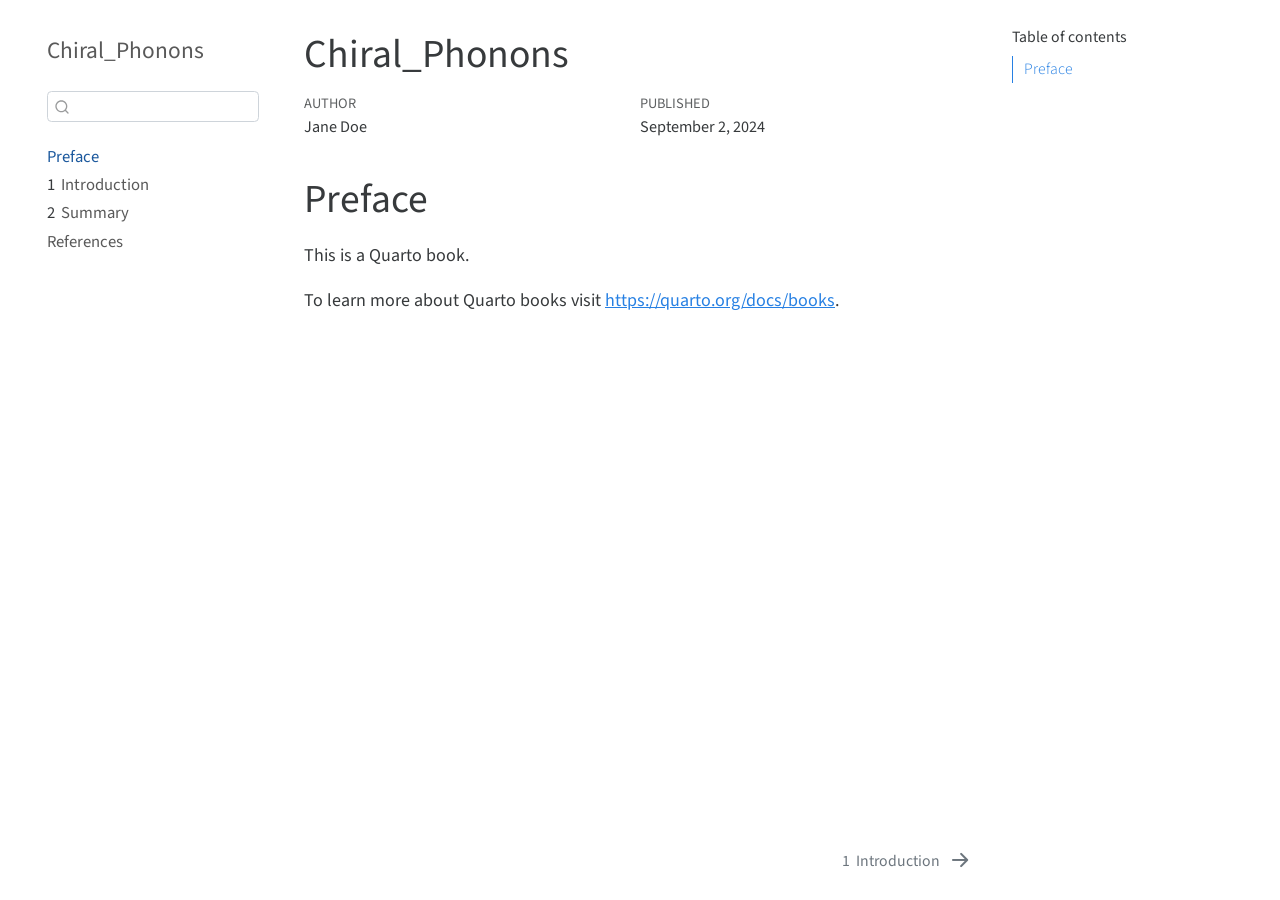
==== docs/index.html @ d37ae4a5 "Se subió la página" ====
<!DOCTYPE html>
<html xmlns="http://www.w3.org/1999/xhtml" lang="en" xml:lang="en"><head>

<meta charset="utf-8">
<meta name="generator" content="quarto-1.2.335">

<meta name="viewport" content="width=device-width, initial-scale=1.0, user-scalable=yes">

<meta name="author" content="Jane Doe">
<meta name="dcterms.date" content="2024-09-02">

<title>Chiral_Phonons</title>
<style>
code{white-space: pre-wrap;}
span.smallcaps{font-variant: small-caps;}
div.columns{display: flex; gap: min(4vw, 1.5em);}
div.column{flex: auto; overflow-x: auto;}
div.hanging-indent{margin-left: 1.5em; text-indent: -1.5em;}
ul.task-list{list-style: none;}
ul.task-list li input[type="checkbox"] {
  width: 0.8em;
  margin: 0 0.8em 0.2em -1.6em;
  vertical-align: middle;
}
</style>


<script src="site_libs/quarto-nav/quarto-nav.js"></script>
<script src="site_libs/quarto-nav/headroom.min.js"></script>
<script src="site_libs/clipboard/clipboard.min.js"></script>
<script src="site_libs/quarto-search/autocomplete.umd.js"></script>
<script src="site_libs/quarto-search/fuse.min.js"></script>
<script src="site_libs/quarto-search/quarto-search.js"></script>
<meta name="quarto:offset" content="./">
<link href="./intro.html" rel="next">
<script src="site_libs/quarto-html/quarto.js"></script>
<script src="site_libs/quarto-html/popper.min.js"></script>
<script src="site_libs/quarto-html/tippy.umd.min.js"></script>
<script src="site_libs/quarto-html/anchor.min.js"></script>
<link href="site_libs/quarto-html/tippy.css" rel="stylesheet">
<link href="site_libs/quarto-html/quarto-syntax-highlighting.css" rel="stylesheet" id="quarto-text-highlighting-styles">
<script src="site_libs/bootstrap/bootstrap.min.js"></script>
<link href="site_libs/bootstrap/bootstrap-icons.css" rel="stylesheet">
<link href="site_libs/bootstrap/bootstrap.min.css" rel="stylesheet" id="quarto-bootstrap" data-mode="light">
<script id="quarto-search-options" type="application/json">{
  "location": "sidebar",
  "copy-button": false,
  "collapse-after": 3,
  "panel-placement": "start",
  "type": "textbox",
  "limit": 20,
  "language": {
    "search-no-results-text": "No results",
    "search-matching-documents-text": "matching documents",
    "search-copy-link-title": "Copy link to search",
    "search-hide-matches-text": "Hide additional matches",
    "search-more-match-text": "more match in this document",
    "search-more-matches-text": "more matches in this document",
    "search-clear-button-title": "Clear",
    "search-detached-cancel-button-title": "Cancel",
    "search-submit-button-title": "Submit"
  }
}</script>


</head>

<body class="nav-sidebar floating">

<div id="quarto-search-results"></div>
  <header id="quarto-header" class="headroom fixed-top">
  <nav class="quarto-secondary-nav" data-bs-toggle="collapse" data-bs-target="#quarto-sidebar" aria-controls="quarto-sidebar" aria-expanded="false" aria-label="Toggle sidebar navigation" onclick="if (window.quartoToggleHeadroom) { window.quartoToggleHeadroom(); }">
    <div class="container-fluid d-flex justify-content-between">
      <h1 class="quarto-secondary-nav-title">Chiral_Phonons</h1>
      <button type="button" class="quarto-btn-toggle btn" aria-label="Show secondary navigation">
        <i class="bi bi-chevron-right"></i>
      </button>
    </div>
  </nav>
</header>
<!-- content -->
<div id="quarto-content" class="quarto-container page-columns page-rows-contents page-layout-article">
<!-- sidebar -->
  <nav id="quarto-sidebar" class="sidebar collapse sidebar-navigation floating overflow-auto">
    <div class="pt-lg-2 mt-2 text-left sidebar-header">
    <div class="sidebar-title mb-0 py-0">
      <a href="./">Chiral_Phonons</a> 
    </div>
      </div>
      <div class="mt-2 flex-shrink-0 align-items-center">
        <div class="sidebar-search">
        <div id="quarto-search" class="" title="Search"></div>
        </div>
      </div>
    <div class="sidebar-menu-container"> 
    <ul class="list-unstyled mt-1">
        <li class="sidebar-item">
  <div class="sidebar-item-container"> 
  <a href="./index.html" class="sidebar-item-text sidebar-link active">Preface</a>
  </div>
</li>
        <li class="sidebar-item">
  <div class="sidebar-item-container"> 
  <a href="./intro.html" class="sidebar-item-text sidebar-link"><span class="chapter-number">1</span>&nbsp; <span class="chapter-title">Introduction</span></a>
  </div>
</li>
        <li class="sidebar-item">
  <div class="sidebar-item-container"> 
  <a href="./summary.html" class="sidebar-item-text sidebar-link"><span class="chapter-number">2</span>&nbsp; <span class="chapter-title">Summary</span></a>
  </div>
</li>
        <li class="sidebar-item">
  <div class="sidebar-item-container"> 
  <a href="./references.html" class="sidebar-item-text sidebar-link">References</a>
  </div>
</li>
    </ul>
    </div>
</nav>
<!-- margin-sidebar -->
    <div id="quarto-margin-sidebar" class="sidebar margin-sidebar">
        <nav id="TOC" role="doc-toc" class="toc-active">
    <h2 id="toc-title">Table of contents</h2>
   
  <ul>
  <li><a href="#preface" id="toc-preface" class="nav-link active" data-scroll-target="#preface">Preface</a></li>
  </ul>
</nav>
    </div>
<!-- main -->
<main class="content" id="quarto-document-content">

<header id="title-block-header" class="quarto-title-block default">
<div class="quarto-title">
<h1 class="title d-none d-lg-block">Chiral_Phonons</h1>
</div>



<div class="quarto-title-meta">

    <div>
    <div class="quarto-title-meta-heading">Author</div>
    <div class="quarto-title-meta-contents">
             <p>Jane Doe </p>
          </div>
  </div>
    
    <div>
    <div class="quarto-title-meta-heading">Published</div>
    <div class="quarto-title-meta-contents">
      <p class="date">September 2, 2024</p>
    </div>
  </div>
  
    
  </div>
  

</header>

<section id="preface" class="level1 unnumbered">
<h1 class="unnumbered">Preface</h1>
<p>This is a Quarto book.</p>
<p>To learn more about Quarto books visit <a href="https://quarto.org/docs/books" class="uri">https://quarto.org/docs/books</a>.</p>


</section>

</main> <!-- /main -->
<script id="quarto-html-after-body" type="application/javascript">
window.document.addEventListener("DOMContentLoaded", function (event) {
  const toggleBodyColorMode = (bsSheetEl) => {
    const mode = bsSheetEl.getAttribute("data-mode");
    const bodyEl = window.document.querySelector("body");
    if (mode === "dark") {
      bodyEl.classList.add("quarto-dark");
      bodyEl.classList.remove("quarto-light");
    } else {
      bodyEl.classList.add("quarto-light");
      bodyEl.classList.remove("quarto-dark");
    }
  }
  const toggleBodyColorPrimary = () => {
    const bsSheetEl = window.document.querySelector("link#quarto-bootstrap");
    if (bsSheetEl) {
      toggleBodyColorMode(bsSheetEl);
    }
  }
  toggleBodyColorPrimary();  
  const icon = "";
  const anchorJS = new window.AnchorJS();
  anchorJS.options = {
    placement: 'right',
    icon: icon
  };
  anchorJS.add('.anchored');
  const clipboard = new window.ClipboardJS('.code-copy-button', {
    target: function(trigger) {
      return trigger.previousElementSibling;
    }
  });
  clipboard.on('success', function(e) {
    // button target
    const button = e.trigger;
    // don't keep focus
    button.blur();
    // flash "checked"
    button.classList.add('code-copy-button-checked');
    var currentTitle = button.getAttribute("title");
    button.setAttribute("title", "Copied!");
    let tooltip;
    if (window.bootstrap) {
      button.setAttribute("data-bs-toggle", "tooltip");
      button.setAttribute("data-bs-placement", "left");
      button.setAttribute("data-bs-title", "Copied!");
      tooltip = new bootstrap.Tooltip(button, 
        { trigger: "manual", 
          customClass: "code-copy-button-tooltip",
          offset: [0, -8]});
      tooltip.show();    
    }
    setTimeout(function() {
      if (tooltip) {
        tooltip.hide();
        button.removeAttribute("data-bs-title");
        button.removeAttribute("data-bs-toggle");
        button.removeAttribute("data-bs-placement");
      }
      button.setAttribute("title", currentTitle);
      button.classList.remove('code-copy-button-checked');
    }, 1000);
    // clear code selection
    e.clearSelection();
  });
  function tippyHover(el, contentFn) {
    const config = {
      allowHTML: true,
      content: contentFn,
      maxWidth: 500,
      delay: 100,
      arrow: false,
      appendTo: function(el) {
          return el.parentElement;
      },
      interactive: true,
      interactiveBorder: 10,
      theme: 'quarto',
      placement: 'bottom-start'
    };
    window.tippy(el, config); 
  }
  const noterefs = window.document.querySelectorAll('a[role="doc-noteref"]');
  for (var i=0; i<noterefs.length; i++) {
    const ref = noterefs[i];
    tippyHover(ref, function() {
      // use id or data attribute instead here
      let href = ref.getAttribute('data-footnote-href') || ref.getAttribute('href');
      try { href = new URL(href).hash; } catch {}
      const id = href.replace(/^#\/?/, "");
      const note = window.document.getElementById(id);
      return note.innerHTML;
    });
  }
  const findCites = (el) => {
    const parentEl = el.parentElement;
    if (parentEl) {
      const cites = parentEl.dataset.cites;
      if (cites) {
        return {
          el,
          cites: cites.split(' ')
        };
      } else {
        return findCites(el.parentElement)
      }
    } else {
      return undefined;
    }
  };
  var bibliorefs = window.document.querySelectorAll('a[role="doc-biblioref"]');
  for (var i=0; i<bibliorefs.length; i++) {
    const ref = bibliorefs[i];
    const citeInfo = findCites(ref);
    if (citeInfo) {
      tippyHover(citeInfo.el, function() {
        var popup = window.document.createElement('div');
        citeInfo.cites.forEach(function(cite) {
          var citeDiv = window.document.createElement('div');
          citeDiv.classList.add('hanging-indent');
          citeDiv.classList.add('csl-entry');
          var biblioDiv = window.document.getElementById('ref-' + cite);
          if (biblioDiv) {
            citeDiv.innerHTML = biblioDiv.innerHTML;
          }
          popup.appendChild(citeDiv);
        });
        return popup.innerHTML;
      });
    }
  }
});
</script>
<nav class="page-navigation">
  <div class="nav-page nav-page-previous">
  </div>
  <div class="nav-page nav-page-next">
      <a href="./intro.html" class="pagination-link">
        <span class="nav-page-text"><span class="chapter-number">1</span>&nbsp; <span class="chapter-title">Introduction</span></span> <i class="bi bi-arrow-right-short"></i>
      </a>
  </div>
</nav>
</div> <!-- /content -->



</body></html>
---- docs/site_libs/quarto-html/tippy.css ----
.tippy-box[data-animation=fade][data-state=hidden]{opacity:0}[data-tippy-root]{max-width:calc(100vw - 10px)}.tippy-box{position:relative;background-color:#333;color:#fff;border-radius:4px;font-size:14px;line-height:1.4;white-space:normal;outline:0;transition-property:transform,visibility,opacity}.tippy-box[data-placement^=top]>.tippy-arrow{bottom:0}.tippy-box[data-placement^=top]>.tippy-arrow:before{bottom:-7px;left:0;border-width:8px 8px 0;border-top-color:initial;transform-origin:center top}.tippy-box[data-placement^=bottom]>.tippy-arrow{top:0}.tippy-box[data-placement^=bottom]>.tippy-arrow:before{top:-7px;left:0;border-width:0 8px 8px;border-bottom-color:initial;transform-origin:center bottom}.tippy-box[data-placement^=left]>.tippy-arrow{right:0}.tippy-box[data-placement^=left]>.tippy-arrow:before{border-width:8px 0 8px 8px;border-left-color:initial;right:-7px;transform-origin:center left}.tippy-box[data-placement^=right]>.tippy-arrow{left:0}.tippy-box[data-placement^=right]>.tippy-arrow:before{left:-7px;border-width:8px 8px 8px 0;border-right-color:initial;transform-origin:center right}.tippy-box[data-inertia][data-state=visible]{transition-timing-function:cubic-bezier(.54,1.5,.38,1.11)}.tippy-arrow{width:16px;height:16px;color:#333}.tippy-arrow:before{content:"";position:absolute;border-color:transparent;border-style:solid}.tippy-content{position:relative;padding:5px 9px;z-index:1}
---- docs/site_libs/quarto-html/quarto-syntax-highlighting.css ----
/* quarto syntax highlight colors */
:root {
  --quarto-hl-ot-color: #003B4F;
  --quarto-hl-at-color: #657422;
  --quarto-hl-ss-color: #20794D;
  --quarto-hl-an-color: #5E5E5E;
  --quarto-hl-fu-color: #4758AB;
  --quarto-hl-st-color: #20794D;
  --quarto-hl-cf-color: #003B4F;
  --quarto-hl-op-color: #5E5E5E;
  --quarto-hl-er-color: #AD0000;
  --quarto-hl-bn-color: #AD0000;
  --quarto-hl-al-color: #AD0000;
  --quarto-hl-va-color: #111111;
  --quarto-hl-bu-color: inherit;
  --quarto-hl-ex-color: inherit;
  --quarto-hl-pp-color: #AD0000;
  --quarto-hl-in-color: #5E5E5E;
  --quarto-hl-vs-color: #20794D;
  --quarto-hl-wa-color: #5E5E5E;
  --quarto-hl-do-color: #5E5E5E;
  --quarto-hl-im-color: #00769E;
  --quarto-hl-ch-color: #20794D;
  --quarto-hl-dt-color: #AD0000;
  --quarto-hl-fl-color: #AD0000;
  --quarto-hl-co-color: #5E5E5E;
  --quarto-hl-cv-color: #5E5E5E;
  --quarto-hl-cn-color: #8f5902;
  --quarto-hl-sc-color: #5E5E5E;
  --quarto-hl-dv-color: #AD0000;
  --quarto-hl-kw-color: #003B4F;
}

/* other quarto variables */
:root {
  --quarto-font-monospace: SFMono-Regular, Menlo, Monaco, Consolas, "Liberation Mono", "Courier New", monospace;
}

pre > code.sourceCode > span {
  color: #003B4F;
}

code span {
  color: #003B4F;
}

code.sourceCode > span {
  color: #003B4F;
}

div.sourceCode,
div.sourceCode pre.sourceCode {
  color: #003B4F;
}

code span.ot {
  color: #003B4F;
}

code span.at {
  color: #657422;
}

code span.ss {
  color: #20794D;
}

code span.an {
  color: #5E5E5E;
}

code span.fu {
  color: #4758AB;
}

code span.st {
  color: #20794D;
}

code span.cf {
  color: #003B4F;
}

code span.op {
  color: #5E5E5E;
}

code span.er {
  color: #AD0000;
}

code span.bn {
  color: #AD0000;
}

code span.al {
  color: #AD0000;
}

code span.va {
  color: #111111;
}

code span.pp {
  color: #AD0000;
}

code span.in {
  color: #5E5E5E;
}

code span.vs {
  color: #20794D;
}

code span.wa {
  color: #5E5E5E;
  font-style: italic;
}

code span.do {
  color: #5E5E5E;
  font-style: italic;
}

code span.im {
  color: #00769E;
}

code span.ch {
  color: #20794D;
}

code span.dt {
  color: #AD0000;
}

code span.fl {
  color: #AD0000;
}

code span.co {
  color: #5E5E5E;
}

code span.cv {
  color: #5E5E5E;
  font-style: italic;
}

code span.cn {
  color: #8f5902;
}

code span.sc {
  color: #5E5E5E;
}

code span.dv {
  color: #AD0000;
}

code span.kw {
  color: #003B4F;
}

.prevent-inlining {
  content: "</";
}

/*# sourceMappingURL=debc5d5d77c3f9108843748ff7464032.css.map */
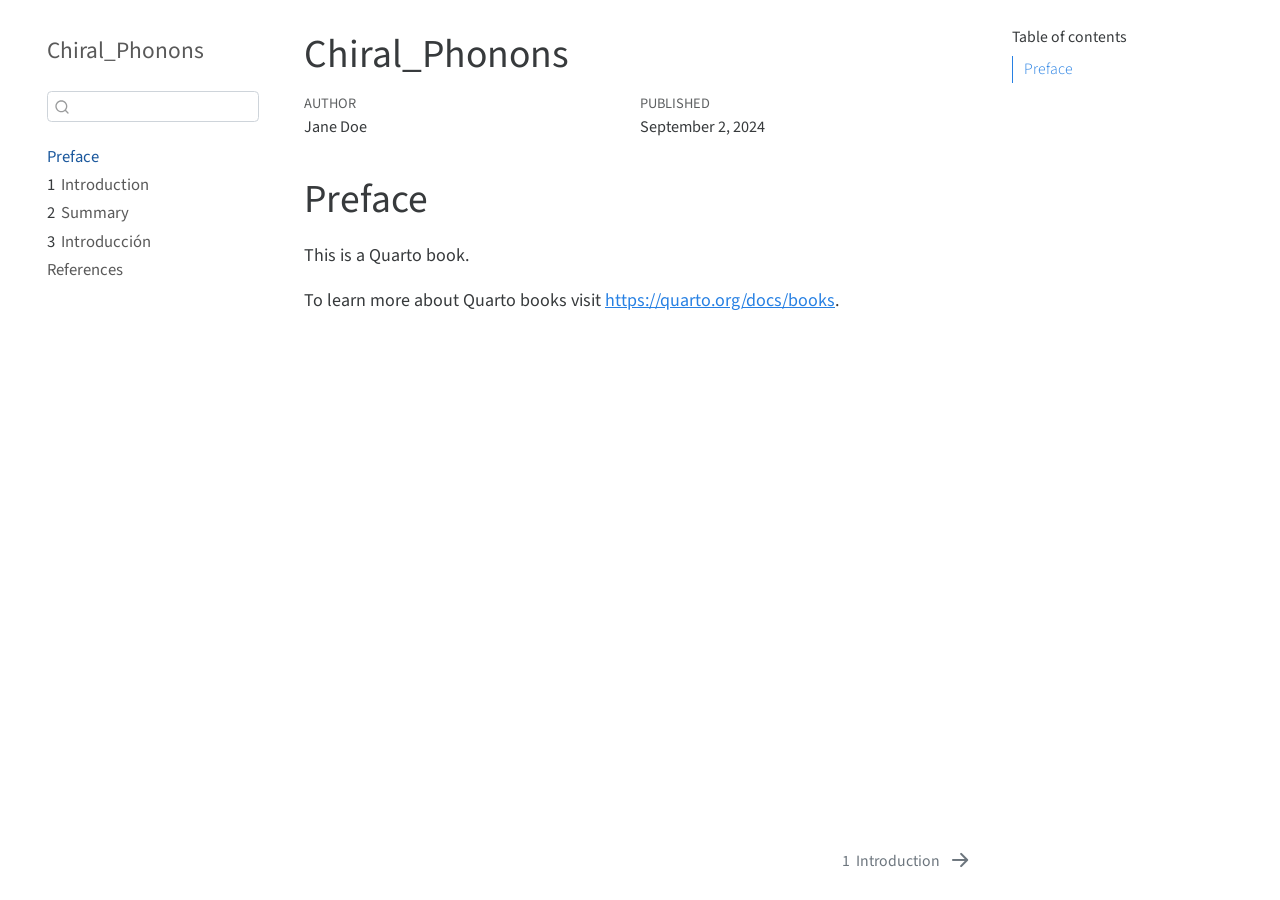
==== commit f180927d: "Se logró correr la página" ====
--- a/docs/index.html
+++ b/docs/index.html
@@ -111,6 +111,11 @@
 </li>
         <li class="sidebar-item">
   <div class="sidebar-item-container"> 
+  <a href="./CadenasQuirales.html" class="sidebar-item-text sidebar-link"><span class="chapter-number">3</span>&nbsp; <span class="chapter-title">Introducción</span></a>
+  </div>
+</li>
+        <li class="sidebar-item">
+  <div class="sidebar-item-container"> 
   <a href="./references.html" class="sidebar-item-text sidebar-link">References</a>
   </div>
 </li>
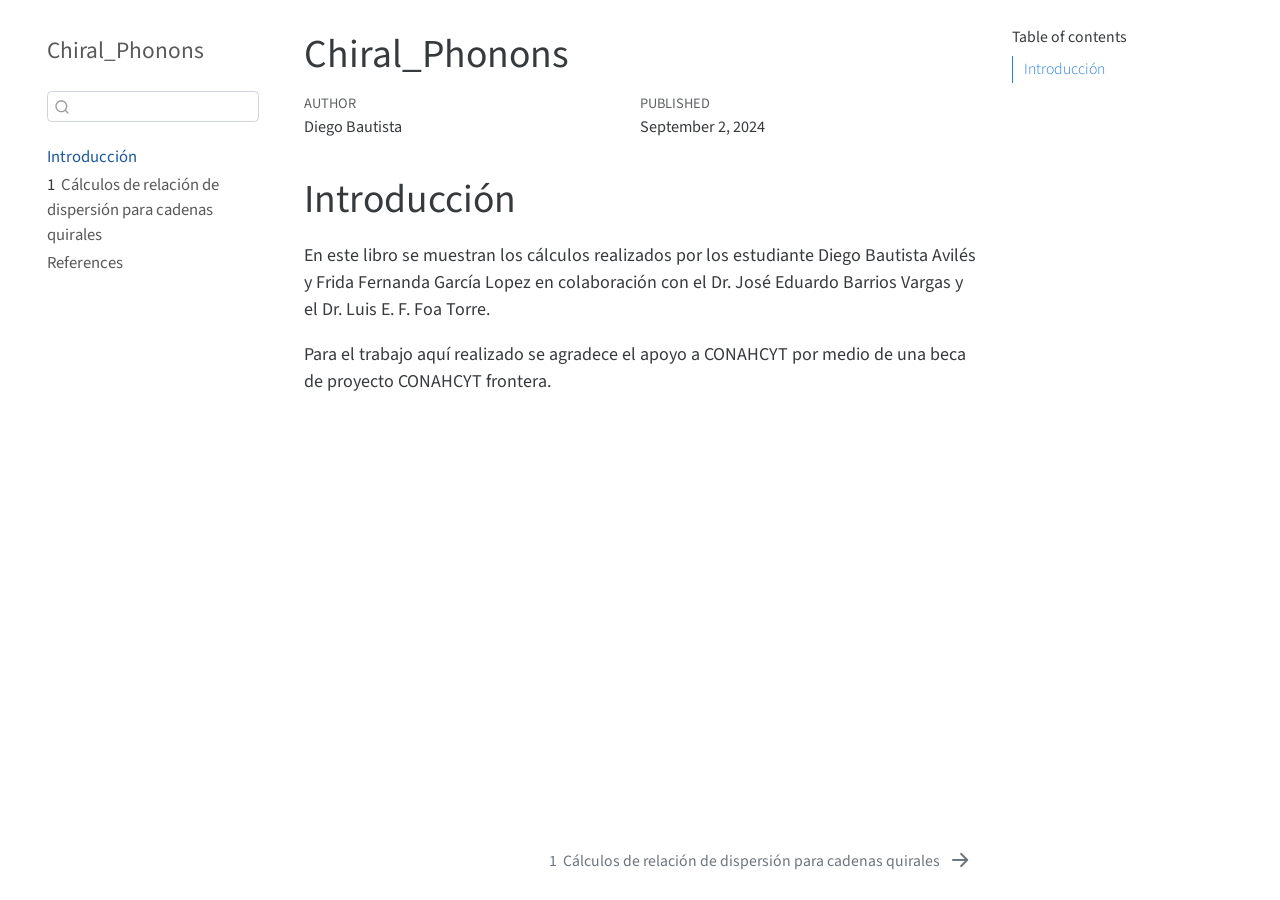
==== commit 8c7197a9: "Se eliminaron notebooks que no iban a utilizarse. Se añadió introducción." ====
--- a/docs/index.html
+++ b/docs/index.html
@@ -6,7 +6,7 @@
 
 <meta name="viewport" content="width=device-width, initial-scale=1.0, user-scalable=yes">
 
-<meta name="author" content="Jane Doe">
+<meta name="author" content="Diego Bautista">
 <meta name="dcterms.date" content="2024-09-02">
 
 <title>Chiral_Phonons</title>
@@ -32,7 +32,7 @@
 <script src="site_libs/quarto-search/fuse.min.js"></script>
 <script src="site_libs/quarto-search/quarto-search.js"></script>
 <meta name="quarto:offset" content="./">
-<link href="./intro.html" rel="next">
+<link href="./CadenasQuirales.html" rel="next">
 <script src="site_libs/quarto-html/quarto.js"></script>
 <script src="site_libs/quarto-html/popper.min.js"></script>
 <script src="site_libs/quarto-html/tippy.umd.min.js"></script>
@@ -96,22 +96,12 @@
     <ul class="list-unstyled mt-1">
         <li class="sidebar-item">
   <div class="sidebar-item-container"> 
-  <a href="./index.html" class="sidebar-item-text sidebar-link active">Preface</a>
+  <a href="./index.html" class="sidebar-item-text sidebar-link active">Introducción</a>
   </div>
 </li>
         <li class="sidebar-item">
   <div class="sidebar-item-container"> 
-  <a href="./intro.html" class="sidebar-item-text sidebar-link"><span class="chapter-number">1</span>&nbsp; <span class="chapter-title">Introduction</span></a>
-  </div>
-</li>
-        <li class="sidebar-item">
-  <div class="sidebar-item-container"> 
-  <a href="./summary.html" class="sidebar-item-text sidebar-link"><span class="chapter-number">2</span>&nbsp; <span class="chapter-title">Summary</span></a>
-  </div>
-</li>
-        <li class="sidebar-item">
-  <div class="sidebar-item-container"> 
-  <a href="./CadenasQuirales.html" class="sidebar-item-text sidebar-link"><span class="chapter-number">3</span>&nbsp; <span class="chapter-title">Introducción</span></a>
+  <a href="./CadenasQuirales.html" class="sidebar-item-text sidebar-link"><span class="chapter-number">1</span>&nbsp; <span class="chapter-title">Cálculos de relación de dispersión para cadenas quirales</span></a>
   </div>
 </li>
         <li class="sidebar-item">
@@ -128,7 +118,7 @@
     <h2 id="toc-title">Table of contents</h2>
    
   <ul>
-  <li><a href="#preface" id="toc-preface" class="nav-link active" data-scroll-target="#preface">Preface</a></li>
+  <li><a href="#introducción" id="toc-introducción" class="nav-link active" data-scroll-target="#introducción">Introducción</a></li>
   </ul>
 </nav>
     </div>
@@ -147,7 +137,7 @@
     <div>
     <div class="quarto-title-meta-heading">Author</div>
     <div class="quarto-title-meta-contents">
-             <p>Jane Doe </p>
+             <p>Diego Bautista </p>
           </div>
   </div>
     
@@ -164,10 +154,10 @@
 
 </header>
 
-<section id="preface" class="level1 unnumbered">
-<h1 class="unnumbered">Preface</h1>
-<p>This is a Quarto book.</p>
-<p>To learn more about Quarto books visit <a href="https://quarto.org/docs/books" class="uri">https://quarto.org/docs/books</a>.</p>
+<section id="introducción" class="level1 unnumbered">
+<h1 class="unnumbered">Introducción</h1>
+<p>En este libro se muestran los cálculos realizados por los estudiante Diego Bautista Avilés y Frida Fernanda García Lopez en colaboración con el Dr.&nbsp;José Eduardo Barrios Vargas y el Dr.&nbsp;Luis E. F. Foa Torre.</p>
+<p>Para el trabajo aquí realizado se agradece el apoyo a CONAHCYT por medio de una beca de proyecto CONAHCYT frontera.</p>
 
 
 </section>
@@ -310,8 +300,8 @@
   <div class="nav-page nav-page-previous">
   </div>
   <div class="nav-page nav-page-next">
-      <a href="./intro.html" class="pagination-link">
-        <span class="nav-page-text"><span class="chapter-number">1</span>&nbsp; <span class="chapter-title">Introduction</span></span> <i class="bi bi-arrow-right-short"></i>
+      <a href="./CadenasQuirales.html" class="pagination-link">
+        <span class="nav-page-text"><span class="chapter-number">1</span>&nbsp; <span class="chapter-title">Cálculos de relación de dispersión para cadenas quirales</span></span> <i class="bi bi-arrow-right-short"></i>
       </a>
   </div>
 </nav>
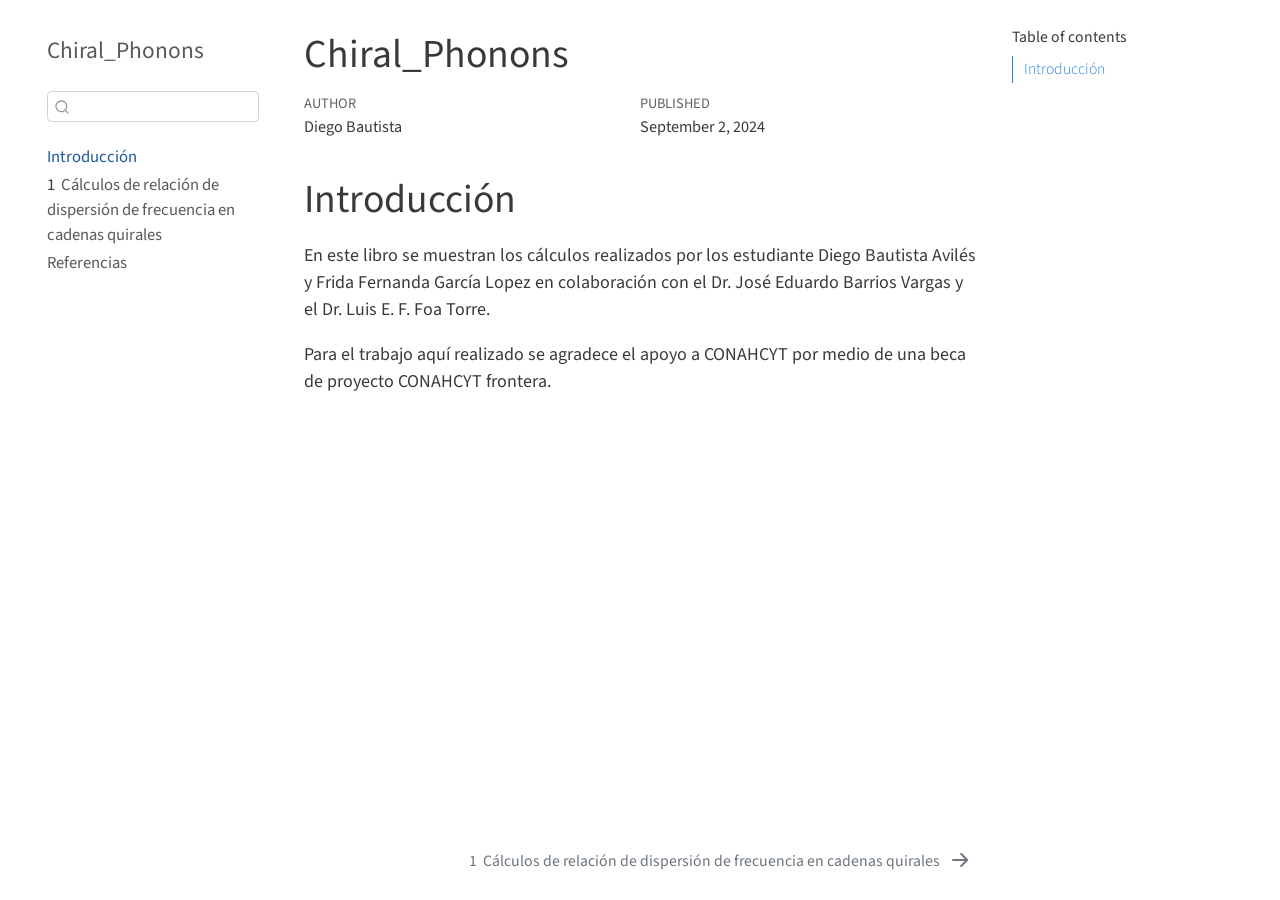
==== commit 43b39482: "Se abrió la cuenta en otro dispositivo." ====
--- a/docs/index.html
+++ b/docs/index.html
@@ -2,7 +2,7 @@
 <html xmlns="http://www.w3.org/1999/xhtml" lang="en" xml:lang="en"><head>
 
 <meta charset="utf-8">
-<meta name="generator" content="quarto-1.2.335">
+<meta name="generator" content="quarto-1.1">
 
 <meta name="viewport" content="width=device-width, initial-scale=1.0, user-scalable=yes">
 
@@ -101,12 +101,12 @@
 </li>
         <li class="sidebar-item">
   <div class="sidebar-item-container"> 
-  <a href="./CadenasQuirales.html" class="sidebar-item-text sidebar-link"><span class="chapter-number">1</span>&nbsp; <span class="chapter-title">Cálculos de relación de dispersión para cadenas quirales</span></a>
+  <a href="./CadenasQuirales.html" class="sidebar-item-text sidebar-link"><span class="chapter-number">1</span>&nbsp; <span class="chapter-title">Cálculos de relación de dispersión de frecuencia en cadenas quirales</span></a>
   </div>
 </li>
         <li class="sidebar-item">
   <div class="sidebar-item-container"> 
-  <a href="./references.html" class="sidebar-item-text sidebar-link">References</a>
+  <a href="./references.html" class="sidebar-item-text sidebar-link">Referencias</a>
   </div>
 </li>
     </ul>
@@ -147,7 +147,6 @@
       <p class="date">September 2, 2024</p>
     </div>
   </div>
-  
     
   </div>
   
@@ -204,24 +203,7 @@
     button.classList.add('code-copy-button-checked');
     var currentTitle = button.getAttribute("title");
     button.setAttribute("title", "Copied!");
-    let tooltip;
-    if (window.bootstrap) {
-      button.setAttribute("data-bs-toggle", "tooltip");
-      button.setAttribute("data-bs-placement", "left");
-      button.setAttribute("data-bs-title", "Copied!");
-      tooltip = new bootstrap.Tooltip(button, 
-        { trigger: "manual", 
-          customClass: "code-copy-button-tooltip",
-          offset: [0, -8]});
-      tooltip.show();    
-    }
     setTimeout(function() {
-      if (tooltip) {
-        tooltip.hide();
-        button.removeAttribute("data-bs-title");
-        button.removeAttribute("data-bs-toggle");
-        button.removeAttribute("data-bs-placement");
-      }
       button.setAttribute("title", currentTitle);
       button.classList.remove('code-copy-button-checked');
     }, 1000);
@@ -257,42 +239,24 @@
       return note.innerHTML;
     });
   }
-  const findCites = (el) => {
-    const parentEl = el.parentElement;
-    if (parentEl) {
-      const cites = parentEl.dataset.cites;
-      if (cites) {
-        return {
-          el,
-          cites: cites.split(' ')
-        };
-      } else {
-        return findCites(el.parentElement)
-      }
-    } else {
-      return undefined;
-    }
-  };
   var bibliorefs = window.document.querySelectorAll('a[role="doc-biblioref"]');
   for (var i=0; i<bibliorefs.length; i++) {
     const ref = bibliorefs[i];
-    const citeInfo = findCites(ref);
-    if (citeInfo) {
-      tippyHover(citeInfo.el, function() {
-        var popup = window.document.createElement('div');
-        citeInfo.cites.forEach(function(cite) {
-          var citeDiv = window.document.createElement('div');
-          citeDiv.classList.add('hanging-indent');
-          citeDiv.classList.add('csl-entry');
-          var biblioDiv = window.document.getElementById('ref-' + cite);
-          if (biblioDiv) {
-            citeDiv.innerHTML = biblioDiv.innerHTML;
-          }
-          popup.appendChild(citeDiv);
-        });
-        return popup.innerHTML;
+    const cites = ref.parentNode.getAttribute('data-cites').split(' ');
+    tippyHover(ref, function() {
+      var popup = window.document.createElement('div');
+      cites.forEach(function(cite) {
+        var citeDiv = window.document.createElement('div');
+        citeDiv.classList.add('hanging-indent');
+        citeDiv.classList.add('csl-entry');
+        var biblioDiv = window.document.getElementById('ref-' + cite);
+        if (biblioDiv) {
+          citeDiv.innerHTML = biblioDiv.innerHTML;
+        }
+        popup.appendChild(citeDiv);
       });
-    }
+      return popup.innerHTML;
+    });
   }
 });
 </script>
@@ -301,7 +265,7 @@
   </div>
   <div class="nav-page nav-page-next">
       <a href="./CadenasQuirales.html" class="pagination-link">
-        <span class="nav-page-text"><span class="chapter-number">1</span>&nbsp; <span class="chapter-title">Cálculos de relación de dispersión para cadenas quirales</span></span> <i class="bi bi-arrow-right-short"></i>
+        <span class="nav-page-text"><span class="chapter-number">1</span>&nbsp; <span class="chapter-title">Cálculos de relación de dispersión de frecuencia en cadenas quirales</span></span> <i class="bi bi-arrow-right-short"></i>
       </a>
   </div>
 </nav>
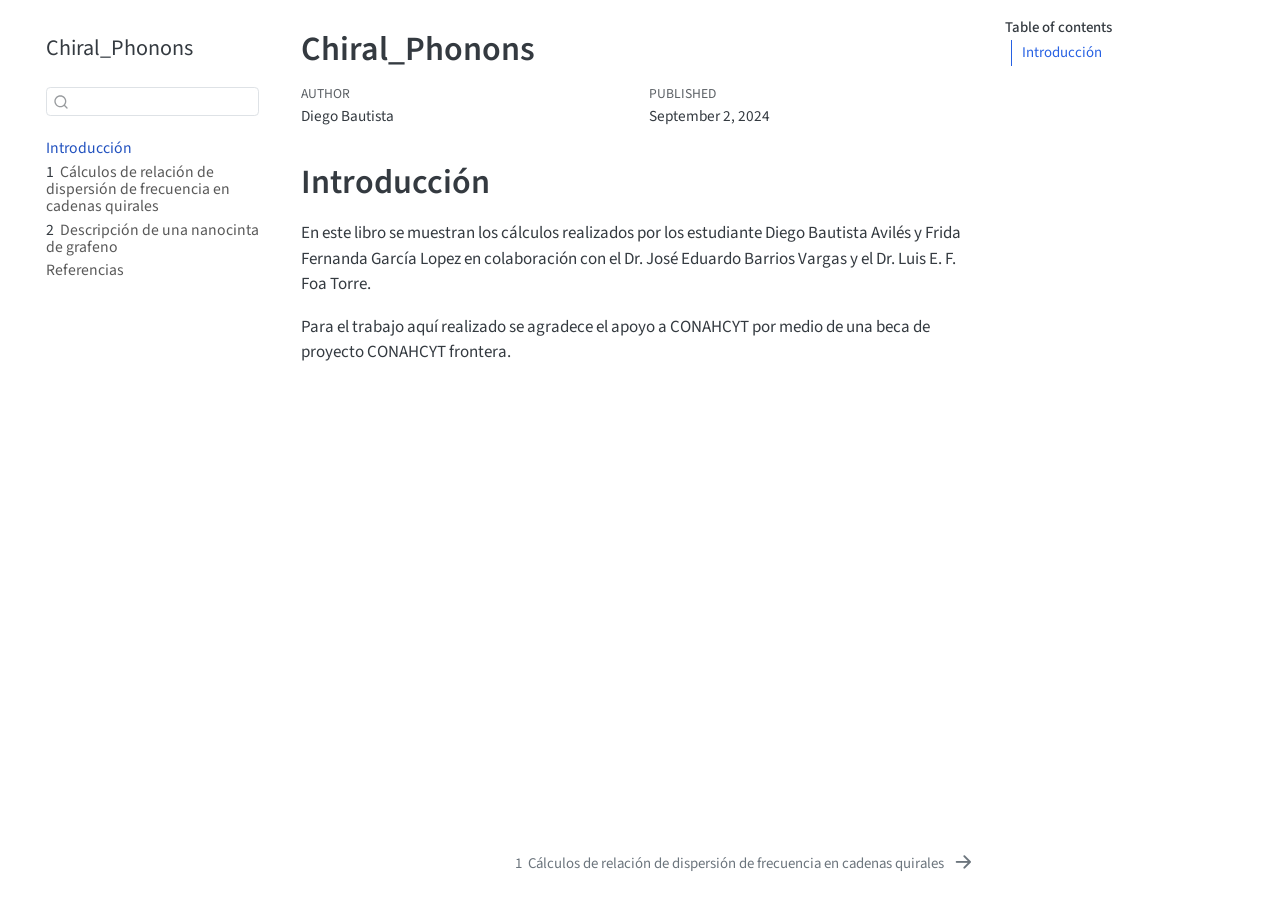
==== commit a03e6cd5: "Se añadió el notebook de la nanocinta." ====
--- a/docs/index.html
+++ b/docs/index.html
@@ -2,7 +2,7 @@
 <html xmlns="http://www.w3.org/1999/xhtml" lang="en" xml:lang="en"><head>
 
 <meta charset="utf-8">
-<meta name="generator" content="quarto-1.1">
+<meta name="generator" content="quarto-1.4.549">
 
 <meta name="viewport" content="width=device-width, initial-scale=1.0, user-scalable=yes">
 
@@ -19,7 +19,7 @@
 ul.task-list{list-style: none;}
 ul.task-list li input[type="checkbox"] {
   width: 0.8em;
-  margin: 0 0.8em 0.2em -1.6em;
+  margin: 0 0.8em 0.2em -1em; /* quarto-specific, see https://github.com/quarto-dev/quarto-cli/issues/4556 */ 
   vertical-align: middle;
 }
 </style>
@@ -48,7 +48,13 @@
   "collapse-after": 3,
   "panel-placement": "start",
   "type": "textbox",
-  "limit": 20,
+  "limit": 50,
+  "keyboard-shortcut": [
+    "f",
+    "/",
+    "s"
+  ],
+  "show-item-context": false,
   "language": {
     "search-no-results-text": "No results",
     "search-matching-documents-text": "matching documents",
@@ -57,8 +63,10 @@
     "search-more-match-text": "more match in this document",
     "search-more-matches-text": "more matches in this document",
     "search-clear-button-title": "Clear",
+    "search-text-placeholder": "",
     "search-detached-cancel-button-title": "Cancel",
-    "search-submit-button-title": "Submit"
+    "search-submit-button-title": "Submit",
+    "search-label": "Search"
   }
 }</script>
 
@@ -69,11 +77,16 @@
 
 <div id="quarto-search-results"></div>
   <header id="quarto-header" class="headroom fixed-top">
-  <nav class="quarto-secondary-nav" data-bs-toggle="collapse" data-bs-target="#quarto-sidebar" aria-controls="quarto-sidebar" aria-expanded="false" aria-label="Toggle sidebar navigation" onclick="if (window.quartoToggleHeadroom) { window.quartoToggleHeadroom(); }">
-    <div class="container-fluid d-flex justify-content-between">
-      <h1 class="quarto-secondary-nav-title">Chiral_Phonons</h1>
-      <button type="button" class="quarto-btn-toggle btn" aria-label="Show secondary navigation">
-        <i class="bi bi-chevron-right"></i>
+  <nav class="quarto-secondary-nav">
+    <div class="container-fluid d-flex">
+      <button type="button" class="quarto-btn-toggle btn" data-bs-toggle="collapse" data-bs-target=".quarto-sidebar-collapse-item" aria-controls="quarto-sidebar" aria-expanded="false" aria-label="Toggle sidebar navigation" onclick="if (window.quartoToggleHeadroom) { window.quartoToggleHeadroom(); }">
+        <i class="bi bi-layout-text-sidebar-reverse"></i>
+      </button>
+        <nav class="quarto-page-breadcrumbs" aria-label="breadcrumb"><ol class="breadcrumb"><li class="breadcrumb-item"><a href="./index.html">Introducción</a></li></ol></nav>
+        <a class="flex-grow-1" role="button" data-bs-toggle="collapse" data-bs-target=".quarto-sidebar-collapse-item" aria-controls="quarto-sidebar" aria-expanded="false" aria-label="Toggle sidebar navigation" onclick="if (window.quartoToggleHeadroom) { window.quartoToggleHeadroom(); }">      
+        </a>
+      <button type="button" class="btn quarto-search-button" aria-label="" onclick="window.quartoOpenSearch();">
+        <i class="bi bi-search"></i>
       </button>
     </div>
   </nav>
@@ -81,37 +94,47 @@
 <!-- content -->
 <div id="quarto-content" class="quarto-container page-columns page-rows-contents page-layout-article">
 <!-- sidebar -->
-  <nav id="quarto-sidebar" class="sidebar collapse sidebar-navigation floating overflow-auto">
+  <nav id="quarto-sidebar" class="sidebar collapse collapse-horizontal quarto-sidebar-collapse-item sidebar-navigation floating overflow-auto">
     <div class="pt-lg-2 mt-2 text-left sidebar-header">
     <div class="sidebar-title mb-0 py-0">
       <a href="./">Chiral_Phonons</a> 
     </div>
       </div>
-      <div class="mt-2 flex-shrink-0 align-items-center">
+        <div class="mt-2 flex-shrink-0 align-items-center">
         <div class="sidebar-search">
         <div id="quarto-search" class="" title="Search"></div>
         </div>
-      </div>
+        </div>
     <div class="sidebar-menu-container"> 
     <ul class="list-unstyled mt-1">
         <li class="sidebar-item">
   <div class="sidebar-item-container"> 
-  <a href="./index.html" class="sidebar-item-text sidebar-link active">Introducción</a>
+  <a href="./index.html" class="sidebar-item-text sidebar-link active">
+ <span class="menu-text">Introducción</span></a>
   </div>
 </li>
         <li class="sidebar-item">
   <div class="sidebar-item-container"> 
-  <a href="./CadenasQuirales.html" class="sidebar-item-text sidebar-link"><span class="chapter-number">1</span>&nbsp; <span class="chapter-title">Cálculos de relación de dispersión de frecuencia en cadenas quirales</span></a>
+  <a href="./CadenasQuirales.html" class="sidebar-item-text sidebar-link">
+ <span class="menu-text"><span class="chapter-number">1</span>&nbsp; <span class="chapter-title">Cálculos de relación de dispersión de frecuencia en cadenas quirales</span></span></a>
   </div>
 </li>
         <li class="sidebar-item">
   <div class="sidebar-item-container"> 
-  <a href="./references.html" class="sidebar-item-text sidebar-link">Referencias</a>
+  <a href="./nanocinta.html" class="sidebar-item-text sidebar-link">
+ <span class="menu-text"><span class="chapter-number">2</span>&nbsp; <span class="chapter-title">Descripción de una nanocinta de grafeno</span></span></a>
+  </div>
+</li>
+        <li class="sidebar-item">
+  <div class="sidebar-item-container"> 
+  <a href="./references.html" class="sidebar-item-text sidebar-link">
+ <span class="menu-text">Referencias</span></a>
   </div>
 </li>
     </ul>
     </div>
 </nav>
+<div id="quarto-sidebar-glass" class="quarto-sidebar-collapse-item" data-bs-toggle="collapse" data-bs-target=".quarto-sidebar-collapse-item"></div>
 <!-- margin-sidebar -->
     <div id="quarto-margin-sidebar" class="sidebar margin-sidebar">
         <nav id="TOC" role="doc-toc" class="toc-active">
@@ -127,7 +150,7 @@
 
 <header id="title-block-header" class="quarto-title-block default">
 <div class="quarto-title">
-<h1 class="title d-none d-lg-block">Chiral_Phonons</h1>
+<h1 class="title">Chiral_Phonons</h1>
 </div>
 
 
@@ -147,11 +170,14 @@
       <p class="date">September 2, 2024</p>
     </div>
   </div>
+  
     
   </div>
   
 
+
 </header>
+
 
 <section id="introducción" class="level1 unnumbered">
 <h1 class="unnumbered">Introducción</h1>
@@ -189,9 +215,23 @@
     icon: icon
   };
   anchorJS.add('.anchored');
+  const isCodeAnnotation = (el) => {
+    for (const clz of el.classList) {
+      if (clz.startsWith('code-annotation-')) {                     
+        return true;
+      }
+    }
+    return false;
+  }
   const clipboard = new window.ClipboardJS('.code-copy-button', {
-    target: function(trigger) {
-      return trigger.previousElementSibling;
+    text: function(trigger) {
+      const codeEl = trigger.previousElementSibling.cloneNode(true);
+      for (const childEl of codeEl.children) {
+        if (isCodeAnnotation(childEl)) {
+          childEl.remove();
+        }
+      }
+      return codeEl.innerText;
     }
   });
   clipboard.on('success', function(e) {
@@ -203,17 +243,33 @@
     button.classList.add('code-copy-button-checked');
     var currentTitle = button.getAttribute("title");
     button.setAttribute("title", "Copied!");
+    let tooltip;
+    if (window.bootstrap) {
+      button.setAttribute("data-bs-toggle", "tooltip");
+      button.setAttribute("data-bs-placement", "left");
+      button.setAttribute("data-bs-title", "Copied!");
+      tooltip = new bootstrap.Tooltip(button, 
+        { trigger: "manual", 
+          customClass: "code-copy-button-tooltip",
+          offset: [0, -8]});
+      tooltip.show();    
+    }
     setTimeout(function() {
+      if (tooltip) {
+        tooltip.hide();
+        button.removeAttribute("data-bs-title");
+        button.removeAttribute("data-bs-toggle");
+        button.removeAttribute("data-bs-placement");
+      }
       button.setAttribute("title", currentTitle);
       button.classList.remove('code-copy-button-checked');
     }, 1000);
     // clear code selection
     e.clearSelection();
   });
-  function tippyHover(el, contentFn) {
+  function tippyHover(el, contentFn, onTriggerFn, onUntriggerFn) {
     const config = {
       allowHTML: true,
-      content: contentFn,
       maxWidth: 500,
       delay: 100,
       arrow: false,
@@ -223,8 +279,17 @@
       interactive: true,
       interactiveBorder: 10,
       theme: 'quarto',
-      placement: 'bottom-start'
+      placement: 'bottom-start',
     };
+    if (contentFn) {
+      config.content = contentFn;
+    }
+    if (onTriggerFn) {
+      config.onTrigger = onTriggerFn;
+    }
+    if (onUntriggerFn) {
+      config.onUntrigger = onUntriggerFn;
+    }
     window.tippy(el, config); 
   }
   const noterefs = window.document.querySelectorAll('a[role="doc-noteref"]');
@@ -239,24 +304,274 @@
       return note.innerHTML;
     });
   }
+  const xrefs = window.document.querySelectorAll('a.quarto-xref');
+  const processXRef = (id, note) => {
+    // Strip column container classes
+    const stripColumnClz = (el) => {
+      el.classList.remove("page-full", "page-columns");
+      if (el.children) {
+        for (const child of el.children) {
+          stripColumnClz(child);
+        }
+      }
+    }
+    stripColumnClz(note)
+    if (id === null || id.startsWith('sec-')) {
+      // Special case sections, only their first couple elements
+      const container = document.createElement("div");
+      if (note.children && note.children.length > 2) {
+        container.appendChild(note.children[0].cloneNode(true));
+        for (let i = 1; i < note.children.length; i++) {
+          const child = note.children[i];
+          if (child.tagName === "P" && child.innerText === "") {
+            continue;
+          } else {
+            container.appendChild(child.cloneNode(true));
+            break;
+          }
+        }
+        if (window.Quarto?.typesetMath) {
+          window.Quarto.typesetMath(container);
+        }
+        return container.innerHTML
+      } else {
+        if (window.Quarto?.typesetMath) {
+          window.Quarto.typesetMath(note);
+        }
+        return note.innerHTML;
+      }
+    } else {
+      // Remove any anchor links if they are present
+      const anchorLink = note.querySelector('a.anchorjs-link');
+      if (anchorLink) {
+        anchorLink.remove();
+      }
+      if (window.Quarto?.typesetMath) {
+        window.Quarto.typesetMath(note);
+      }
+      // TODO in 1.5, we should make sure this works without a callout special case
+      if (note.classList.contains("callout")) {
+        return note.outerHTML;
+      } else {
+        return note.innerHTML;
+      }
+    }
+  }
+  for (var i=0; i<xrefs.length; i++) {
+    const xref = xrefs[i];
+    tippyHover(xref, undefined, function(instance) {
+      instance.disable();
+      let url = xref.getAttribute('href');
+      let hash = undefined; 
+      if (url.startsWith('#')) {
+        hash = url;
+      } else {
+        try { hash = new URL(url).hash; } catch {}
+      }
+      if (hash) {
+        const id = hash.replace(/^#\/?/, "");
+        const note = window.document.getElementById(id);
+        if (note !== null) {
+          try {
+            const html = processXRef(id, note.cloneNode(true));
+            instance.setContent(html);
+          } finally {
+            instance.enable();
+            instance.show();
+          }
+        } else {
+          // See if we can fetch this
+          fetch(url.split('#')[0])
+          .then(res => res.text())
+          .then(html => {
+            const parser = new DOMParser();
+            const htmlDoc = parser.parseFromString(html, "text/html");
+            const note = htmlDoc.getElementById(id);
+            if (note !== null) {
+              const html = processXRef(id, note);
+              instance.setContent(html);
+            } 
+          }).finally(() => {
+            instance.enable();
+            instance.show();
+          });
+        }
+      } else {
+        // See if we can fetch a full url (with no hash to target)
+        // This is a special case and we should probably do some content thinning / targeting
+        fetch(url)
+        .then(res => res.text())
+        .then(html => {
+          const parser = new DOMParser();
+          const htmlDoc = parser.parseFromString(html, "text/html");
+          const note = htmlDoc.querySelector('main.content');
+          if (note !== null) {
+            // This should only happen for chapter cross references
+            // (since there is no id in the URL)
+            // remove the first header
+            if (note.children.length > 0 && note.children[0].tagName === "HEADER") {
+              note.children[0].remove();
+            }
+            const html = processXRef(null, note);
+            instance.setContent(html);
+          } 
+        }).finally(() => {
+          instance.enable();
+          instance.show();
+        });
+      }
+    }, function(instance) {
+    });
+  }
+      let selectedAnnoteEl;
+      const selectorForAnnotation = ( cell, annotation) => {
+        let cellAttr = 'data-code-cell="' + cell + '"';
+        let lineAttr = 'data-code-annotation="' +  annotation + '"';
+        const selector = 'span[' + cellAttr + '][' + lineAttr + ']';
+        return selector;
+      }
+      const selectCodeLines = (annoteEl) => {
+        const doc = window.document;
+        const targetCell = annoteEl.getAttribute("data-target-cell");
+        const targetAnnotation = annoteEl.getAttribute("data-target-annotation");
+        const annoteSpan = window.document.querySelector(selectorForAnnotation(targetCell, targetAnnotation));
+        const lines = annoteSpan.getAttribute("data-code-lines").split(",");
+        const lineIds = lines.map((line) => {
+          return targetCell + "-" + line;
+        })
+        let top = null;
+        let height = null;
+        let parent = null;
+        if (lineIds.length > 0) {
+            //compute the position of the single el (top and bottom and make a div)
+            const el = window.document.getElementById(lineIds[0]);
+            top = el.offsetTop;
+            height = el.offsetHeight;
+            parent = el.parentElement.parentElement;
+          if (lineIds.length > 1) {
+            const lastEl = window.document.getElementById(lineIds[lineIds.length - 1]);
+            const bottom = lastEl.offsetTop + lastEl.offsetHeight;
+            height = bottom - top;
+          }
+          if (top !== null && height !== null && parent !== null) {
+            // cook up a div (if necessary) and position it 
+            let div = window.document.getElementById("code-annotation-line-highlight");
+            if (div === null) {
+              div = window.document.createElement("div");
+              div.setAttribute("id", "code-annotation-line-highlight");
+              div.style.position = 'absolute';
+              parent.appendChild(div);
+            }
+            div.style.top = top - 2 + "px";
+            div.style.height = height + 4 + "px";
+            div.style.left = 0;
+            let gutterDiv = window.document.getElementById("code-annotation-line-highlight-gutter");
+            if (gutterDiv === null) {
+              gutterDiv = window.document.createElement("div");
+              gutterDiv.setAttribute("id", "code-annotation-line-highlight-gutter");
+              gutterDiv.style.position = 'absolute';
+              const codeCell = window.document.getElementById(targetCell);
+              const gutter = codeCell.querySelector('.code-annotation-gutter');
+              gutter.appendChild(gutterDiv);
+            }
+            gutterDiv.style.top = top - 2 + "px";
+            gutterDiv.style.height = height + 4 + "px";
+          }
+          selectedAnnoteEl = annoteEl;
+        }
+      };
+      const unselectCodeLines = () => {
+        const elementsIds = ["code-annotation-line-highlight", "code-annotation-line-highlight-gutter"];
+        elementsIds.forEach((elId) => {
+          const div = window.document.getElementById(elId);
+          if (div) {
+            div.remove();
+          }
+        });
+        selectedAnnoteEl = undefined;
+      };
+        // Handle positioning of the toggle
+    window.addEventListener(
+      "resize",
+      throttle(() => {
+        elRect = undefined;
+        if (selectedAnnoteEl) {
+          selectCodeLines(selectedAnnoteEl);
+        }
+      }, 10)
+    );
+    function throttle(fn, ms) {
+    let throttle = false;
+    let timer;
+      return (...args) => {
+        if(!throttle) { // first call gets through
+            fn.apply(this, args);
+            throttle = true;
+        } else { // all the others get throttled
+            if(timer) clearTimeout(timer); // cancel #2
+            timer = setTimeout(() => {
+              fn.apply(this, args);
+              timer = throttle = false;
+            }, ms);
+        }
+      };
+    }
+      // Attach click handler to the DT
+      const annoteDls = window.document.querySelectorAll('dt[data-target-cell]');
+      for (const annoteDlNode of annoteDls) {
+        annoteDlNode.addEventListener('click', (event) => {
+          const clickedEl = event.target;
+          if (clickedEl !== selectedAnnoteEl) {
+            unselectCodeLines();
+            const activeEl = window.document.querySelector('dt[data-target-cell].code-annotation-active');
+            if (activeEl) {
+              activeEl.classList.remove('code-annotation-active');
+            }
+            selectCodeLines(clickedEl);
+            clickedEl.classList.add('code-annotation-active');
+          } else {
+            // Unselect the line
+            unselectCodeLines();
+            clickedEl.classList.remove('code-annotation-active');
+          }
+        });
+      }
+  const findCites = (el) => {
+    const parentEl = el.parentElement;
+    if (parentEl) {
+      const cites = parentEl.dataset.cites;
+      if (cites) {
+        return {
+          el,
+          cites: cites.split(' ')
+        };
+      } else {
+        return findCites(el.parentElement)
+      }
+    } else {
+      return undefined;
+    }
+  };
   var bibliorefs = window.document.querySelectorAll('a[role="doc-biblioref"]');
   for (var i=0; i<bibliorefs.length; i++) {
     const ref = bibliorefs[i];
-    const cites = ref.parentNode.getAttribute('data-cites').split(' ');
-    tippyHover(ref, function() {
-      var popup = window.document.createElement('div');
-      cites.forEach(function(cite) {
-        var citeDiv = window.document.createElement('div');
-        citeDiv.classList.add('hanging-indent');
-        citeDiv.classList.add('csl-entry');
-        var biblioDiv = window.document.getElementById('ref-' + cite);
-        if (biblioDiv) {
-          citeDiv.innerHTML = biblioDiv.innerHTML;
-        }
-        popup.appendChild(citeDiv);
+    const citeInfo = findCites(ref);
+    if (citeInfo) {
+      tippyHover(citeInfo.el, function() {
+        var popup = window.document.createElement('div');
+        citeInfo.cites.forEach(function(cite) {
+          var citeDiv = window.document.createElement('div');
+          citeDiv.classList.add('hanging-indent');
+          citeDiv.classList.add('csl-entry');
+          var biblioDiv = window.document.getElementById('ref-' + cite);
+          if (biblioDiv) {
+            citeDiv.innerHTML = biblioDiv.innerHTML;
+          }
+          popup.appendChild(citeDiv);
+        });
+        return popup.innerHTML;
       });
-      return popup.innerHTML;
-    });
+    }
   }
 });
 </script>
@@ -264,7 +579,7 @@
   <div class="nav-page nav-page-previous">
   </div>
   <div class="nav-page nav-page-next">
-      <a href="./CadenasQuirales.html" class="pagination-link">
+      <a href="./CadenasQuirales.html" class="pagination-link" aria-label="<span class='chapter-number'>1</span>&nbsp; <span class='chapter-title'>Cálculos de relación de dispersión de frecuencia en cadenas quirales</span>">
         <span class="nav-page-text"><span class="chapter-number">1</span>&nbsp; <span class="chapter-title">Cálculos de relación de dispersión de frecuencia en cadenas quirales</span></span> <i class="bi bi-arrow-right-short"></i>
       </a>
   </div>
@@ -273,4 +588,5 @@
 
 
 
+
 </body></html>
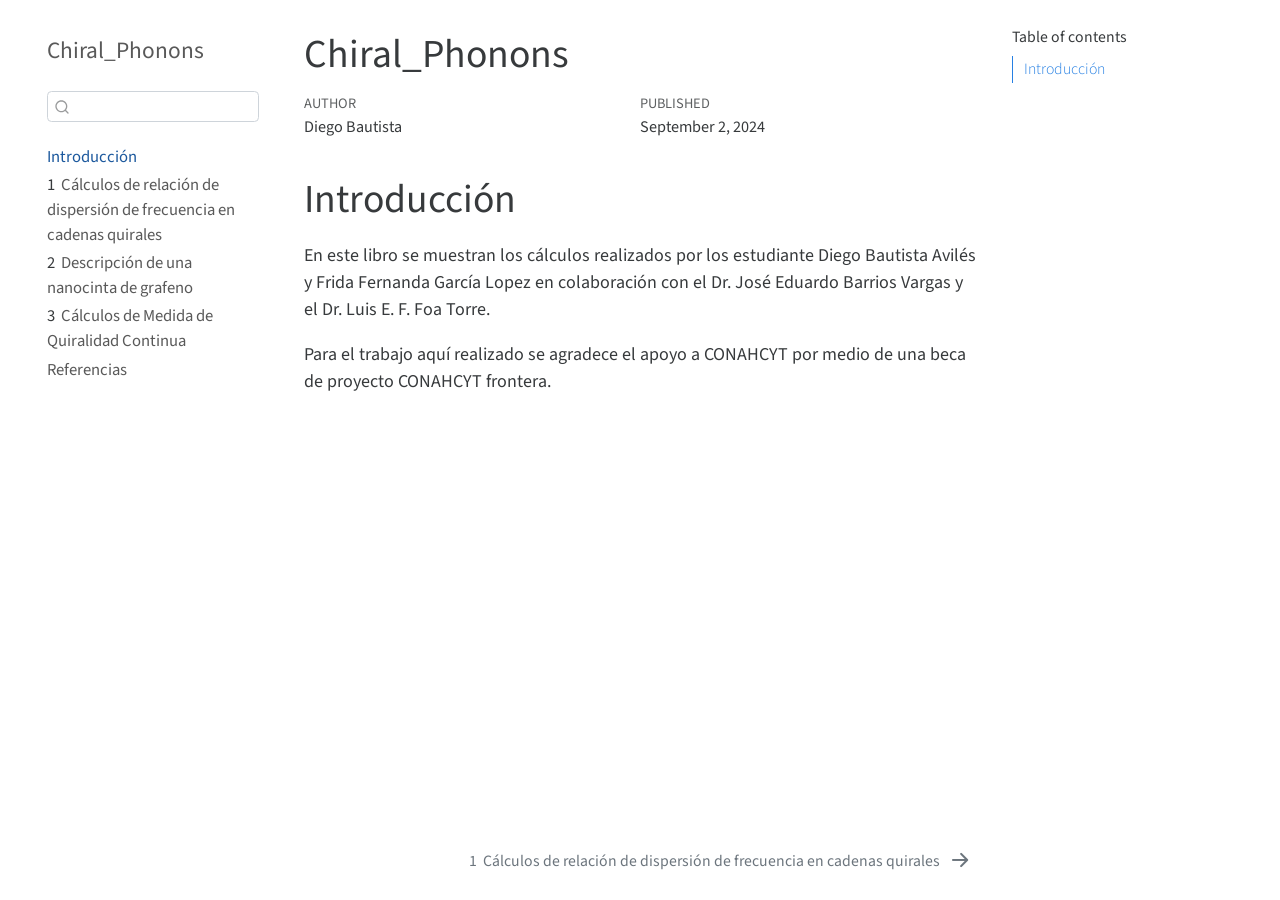
==== commit 23732419: "Se actualizaron los cálculos de CCM" ====
--- a/docs/index.html
+++ b/docs/index.html
@@ -2,7 +2,7 @@
 <html xmlns="http://www.w3.org/1999/xhtml" lang="en" xml:lang="en"><head>
 
 <meta charset="utf-8">
-<meta name="generator" content="quarto-1.4.549">
+<meta name="generator" content="quarto-1.2.335">
 
 <meta name="viewport" content="width=device-width, initial-scale=1.0, user-scalable=yes">
 
@@ -19,7 +19,7 @@
 ul.task-list{list-style: none;}
 ul.task-list li input[type="checkbox"] {
   width: 0.8em;
-  margin: 0 0.8em 0.2em -1em; /* quarto-specific, see https://github.com/quarto-dev/quarto-cli/issues/4556 */ 
+  margin: 0 0.8em 0.2em -1.6em;
   vertical-align: middle;
 }
 </style>
@@ -48,13 +48,7 @@
   "collapse-after": 3,
   "panel-placement": "start",
   "type": "textbox",
-  "limit": 50,
-  "keyboard-shortcut": [
-    "f",
-    "/",
-    "s"
-  ],
-  "show-item-context": false,
+  "limit": 20,
   "language": {
     "search-no-results-text": "No results",
     "search-matching-documents-text": "matching documents",
@@ -63,10 +57,8 @@
     "search-more-match-text": "more match in this document",
     "search-more-matches-text": "more matches in this document",
     "search-clear-button-title": "Clear",
-    "search-text-placeholder": "",
     "search-detached-cancel-button-title": "Cancel",
-    "search-submit-button-title": "Submit",
-    "search-label": "Search"
+    "search-submit-button-title": "Submit"
   }
 }</script>
 
@@ -77,16 +69,11 @@
 
 <div id="quarto-search-results"></div>
   <header id="quarto-header" class="headroom fixed-top">
-  <nav class="quarto-secondary-nav">
-    <div class="container-fluid d-flex">
-      <button type="button" class="quarto-btn-toggle btn" data-bs-toggle="collapse" data-bs-target=".quarto-sidebar-collapse-item" aria-controls="quarto-sidebar" aria-expanded="false" aria-label="Toggle sidebar navigation" onclick="if (window.quartoToggleHeadroom) { window.quartoToggleHeadroom(); }">
-        <i class="bi bi-layout-text-sidebar-reverse"></i>
-      </button>
-        <nav class="quarto-page-breadcrumbs" aria-label="breadcrumb"><ol class="breadcrumb"><li class="breadcrumb-item"><a href="./index.html">Introducción</a></li></ol></nav>
-        <a class="flex-grow-1" role="button" data-bs-toggle="collapse" data-bs-target=".quarto-sidebar-collapse-item" aria-controls="quarto-sidebar" aria-expanded="false" aria-label="Toggle sidebar navigation" onclick="if (window.quartoToggleHeadroom) { window.quartoToggleHeadroom(); }">      
-        </a>
-      <button type="button" class="btn quarto-search-button" aria-label="" onclick="window.quartoOpenSearch();">
-        <i class="bi bi-search"></i>
+  <nav class="quarto-secondary-nav" data-bs-toggle="collapse" data-bs-target="#quarto-sidebar" aria-controls="quarto-sidebar" aria-expanded="false" aria-label="Toggle sidebar navigation" onclick="if (window.quartoToggleHeadroom) { window.quartoToggleHeadroom(); }">
+    <div class="container-fluid d-flex justify-content-between">
+      <h1 class="quarto-secondary-nav-title">Chiral_Phonons</h1>
+      <button type="button" class="quarto-btn-toggle btn" aria-label="Show secondary navigation">
+        <i class="bi bi-chevron-right"></i>
       </button>
     </div>
   </nav>
@@ -94,47 +81,47 @@
 <!-- content -->
 <div id="quarto-content" class="quarto-container page-columns page-rows-contents page-layout-article">
 <!-- sidebar -->
-  <nav id="quarto-sidebar" class="sidebar collapse collapse-horizontal quarto-sidebar-collapse-item sidebar-navigation floating overflow-auto">
+  <nav id="quarto-sidebar" class="sidebar collapse sidebar-navigation floating overflow-auto">
     <div class="pt-lg-2 mt-2 text-left sidebar-header">
     <div class="sidebar-title mb-0 py-0">
       <a href="./">Chiral_Phonons</a> 
     </div>
       </div>
-        <div class="mt-2 flex-shrink-0 align-items-center">
+      <div class="mt-2 flex-shrink-0 align-items-center">
         <div class="sidebar-search">
         <div id="quarto-search" class="" title="Search"></div>
         </div>
-        </div>
+      </div>
     <div class="sidebar-menu-container"> 
     <ul class="list-unstyled mt-1">
         <li class="sidebar-item">
   <div class="sidebar-item-container"> 
-  <a href="./index.html" class="sidebar-item-text sidebar-link active">
- <span class="menu-text">Introducción</span></a>
-  </div>
-</li>
-        <li class="sidebar-item">
-  <div class="sidebar-item-container"> 
-  <a href="./CadenasQuirales.html" class="sidebar-item-text sidebar-link">
- <span class="menu-text"><span class="chapter-number">1</span>&nbsp; <span class="chapter-title">Cálculos de relación de dispersión de frecuencia en cadenas quirales</span></span></a>
-  </div>
-</li>
-        <li class="sidebar-item">
-  <div class="sidebar-item-container"> 
-  <a href="./nanocinta.html" class="sidebar-item-text sidebar-link">
- <span class="menu-text"><span class="chapter-number">2</span>&nbsp; <span class="chapter-title">Descripción de una nanocinta de grafeno</span></span></a>
-  </div>
-</li>
-        <li class="sidebar-item">
-  <div class="sidebar-item-container"> 
-  <a href="./references.html" class="sidebar-item-text sidebar-link">
- <span class="menu-text">Referencias</span></a>
+  <a href="./index.html" class="sidebar-item-text sidebar-link active">Introducción</a>
+  </div>
+</li>
+        <li class="sidebar-item">
+  <div class="sidebar-item-container"> 
+  <a href="./CadenasQuirales.html" class="sidebar-item-text sidebar-link"><span class="chapter-number">1</span>&nbsp; <span class="chapter-title">Cálculos de relación de dispersión de frecuencia en cadenas quirales</span></a>
+  </div>
+</li>
+        <li class="sidebar-item">
+  <div class="sidebar-item-container"> 
+  <a href="./nanocinta.html" class="sidebar-item-text sidebar-link"><span class="chapter-number">2</span>&nbsp; <span class="chapter-title">Descripción de una nanocinta de grafeno</span></a>
+  </div>
+</li>
+        <li class="sidebar-item">
+  <div class="sidebar-item-container"> 
+  <a href="./GrafenoCCM.html" class="sidebar-item-text sidebar-link"><span class="chapter-number">3</span>&nbsp; <span class="chapter-title">Cálculos de Medida de Quiralidad Continua</span></a>
+  </div>
+</li>
+        <li class="sidebar-item">
+  <div class="sidebar-item-container"> 
+  <a href="./references.html" class="sidebar-item-text sidebar-link">Referencias</a>
   </div>
 </li>
     </ul>
     </div>
 </nav>
-<div id="quarto-sidebar-glass" class="quarto-sidebar-collapse-item" data-bs-toggle="collapse" data-bs-target=".quarto-sidebar-collapse-item"></div>
 <!-- margin-sidebar -->
     <div id="quarto-margin-sidebar" class="sidebar margin-sidebar">
         <nav id="TOC" role="doc-toc" class="toc-active">
@@ -150,7 +137,7 @@
 
 <header id="title-block-header" class="quarto-title-block default">
 <div class="quarto-title">
-<h1 class="title">Chiral_Phonons</h1>
+<h1 class="title d-none d-lg-block">Chiral_Phonons</h1>
 </div>
 
 
@@ -175,9 +162,7 @@
   </div>
   
 
-
 </header>
-
 
 <section id="introducción" class="level1 unnumbered">
 <h1 class="unnumbered">Introducción</h1>
@@ -215,23 +200,9 @@
     icon: icon
   };
   anchorJS.add('.anchored');
-  const isCodeAnnotation = (el) => {
-    for (const clz of el.classList) {
-      if (clz.startsWith('code-annotation-')) {                     
-        return true;
-      }
-    }
-    return false;
-  }
   const clipboard = new window.ClipboardJS('.code-copy-button', {
-    text: function(trigger) {
-      const codeEl = trigger.previousElementSibling.cloneNode(true);
-      for (const childEl of codeEl.children) {
-        if (isCodeAnnotation(childEl)) {
-          childEl.remove();
-        }
-      }
-      return codeEl.innerText;
+    target: function(trigger) {
+      return trigger.previousElementSibling;
     }
   });
   clipboard.on('success', function(e) {
@@ -267,9 +238,10 @@
     // clear code selection
     e.clearSelection();
   });
-  function tippyHover(el, contentFn, onTriggerFn, onUntriggerFn) {
+  function tippyHover(el, contentFn) {
     const config = {
       allowHTML: true,
+      content: contentFn,
       maxWidth: 500,
       delay: 100,
       arrow: false,
@@ -279,17 +251,8 @@
       interactive: true,
       interactiveBorder: 10,
       theme: 'quarto',
-      placement: 'bottom-start',
+      placement: 'bottom-start'
     };
-    if (contentFn) {
-      config.content = contentFn;
-    }
-    if (onTriggerFn) {
-      config.onTrigger = onTriggerFn;
-    }
-    if (onUntriggerFn) {
-      config.onUntrigger = onUntriggerFn;
-    }
     window.tippy(el, config); 
   }
   const noterefs = window.document.querySelectorAll('a[role="doc-noteref"]');
@@ -304,238 +267,6 @@
       return note.innerHTML;
     });
   }
-  const xrefs = window.document.querySelectorAll('a.quarto-xref');
-  const processXRef = (id, note) => {
-    // Strip column container classes
-    const stripColumnClz = (el) => {
-      el.classList.remove("page-full", "page-columns");
-      if (el.children) {
-        for (const child of el.children) {
-          stripColumnClz(child);
-        }
-      }
-    }
-    stripColumnClz(note)
-    if (id === null || id.startsWith('sec-')) {
-      // Special case sections, only their first couple elements
-      const container = document.createElement("div");
-      if (note.children && note.children.length > 2) {
-        container.appendChild(note.children[0].cloneNode(true));
-        for (let i = 1; i < note.children.length; i++) {
-          const child = note.children[i];
-          if (child.tagName === "P" && child.innerText === "") {
-            continue;
-          } else {
-            container.appendChild(child.cloneNode(true));
-            break;
-          }
-        }
-        if (window.Quarto?.typesetMath) {
-          window.Quarto.typesetMath(container);
-        }
-        return container.innerHTML
-      } else {
-        if (window.Quarto?.typesetMath) {
-          window.Quarto.typesetMath(note);
-        }
-        return note.innerHTML;
-      }
-    } else {
-      // Remove any anchor links if they are present
-      const anchorLink = note.querySelector('a.anchorjs-link');
-      if (anchorLink) {
-        anchorLink.remove();
-      }
-      if (window.Quarto?.typesetMath) {
-        window.Quarto.typesetMath(note);
-      }
-      // TODO in 1.5, we should make sure this works without a callout special case
-      if (note.classList.contains("callout")) {
-        return note.outerHTML;
-      } else {
-        return note.innerHTML;
-      }
-    }
-  }
-  for (var i=0; i<xrefs.length; i++) {
-    const xref = xrefs[i];
-    tippyHover(xref, undefined, function(instance) {
-      instance.disable();
-      let url = xref.getAttribute('href');
-      let hash = undefined; 
-      if (url.startsWith('#')) {
-        hash = url;
-      } else {
-        try { hash = new URL(url).hash; } catch {}
-      }
-      if (hash) {
-        const id = hash.replace(/^#\/?/, "");
-        const note = window.document.getElementById(id);
-        if (note !== null) {
-          try {
-            const html = processXRef(id, note.cloneNode(true));
-            instance.setContent(html);
-          } finally {
-            instance.enable();
-            instance.show();
-          }
-        } else {
-          // See if we can fetch this
-          fetch(url.split('#')[0])
-          .then(res => res.text())
-          .then(html => {
-            const parser = new DOMParser();
-            const htmlDoc = parser.parseFromString(html, "text/html");
-            const note = htmlDoc.getElementById(id);
-            if (note !== null) {
-              const html = processXRef(id, note);
-              instance.setContent(html);
-            } 
-          }).finally(() => {
-            instance.enable();
-            instance.show();
-          });
-        }
-      } else {
-        // See if we can fetch a full url (with no hash to target)
-        // This is a special case and we should probably do some content thinning / targeting
-        fetch(url)
-        .then(res => res.text())
-        .then(html => {
-          const parser = new DOMParser();
-          const htmlDoc = parser.parseFromString(html, "text/html");
-          const note = htmlDoc.querySelector('main.content');
-          if (note !== null) {
-            // This should only happen for chapter cross references
-            // (since there is no id in the URL)
-            // remove the first header
-            if (note.children.length > 0 && note.children[0].tagName === "HEADER") {
-              note.children[0].remove();
-            }
-            const html = processXRef(null, note);
-            instance.setContent(html);
-          } 
-        }).finally(() => {
-          instance.enable();
-          instance.show();
-        });
-      }
-    }, function(instance) {
-    });
-  }
-      let selectedAnnoteEl;
-      const selectorForAnnotation = ( cell, annotation) => {
-        let cellAttr = 'data-code-cell="' + cell + '"';
-        let lineAttr = 'data-code-annotation="' +  annotation + '"';
-        const selector = 'span[' + cellAttr + '][' + lineAttr + ']';
-        return selector;
-      }
-      const selectCodeLines = (annoteEl) => {
-        const doc = window.document;
-        const targetCell = annoteEl.getAttribute("data-target-cell");
-        const targetAnnotation = annoteEl.getAttribute("data-target-annotation");
-        const annoteSpan = window.document.querySelector(selectorForAnnotation(targetCell, targetAnnotation));
-        const lines = annoteSpan.getAttribute("data-code-lines").split(",");
-        const lineIds = lines.map((line) => {
-          return targetCell + "-" + line;
-        })
-        let top = null;
-        let height = null;
-        let parent = null;
-        if (lineIds.length > 0) {
-            //compute the position of the single el (top and bottom and make a div)
-            const el = window.document.getElementById(lineIds[0]);
-            top = el.offsetTop;
-            height = el.offsetHeight;
-            parent = el.parentElement.parentElement;
-          if (lineIds.length > 1) {
-            const lastEl = window.document.getElementById(lineIds[lineIds.length - 1]);
-            const bottom = lastEl.offsetTop + lastEl.offsetHeight;
-            height = bottom - top;
-          }
-          if (top !== null && height !== null && parent !== null) {
-            // cook up a div (if necessary) and position it 
-            let div = window.document.getElementById("code-annotation-line-highlight");
-            if (div === null) {
-              div = window.document.createElement("div");
-              div.setAttribute("id", "code-annotation-line-highlight");
-              div.style.position = 'absolute';
-              parent.appendChild(div);
-            }
-            div.style.top = top - 2 + "px";
-            div.style.height = height + 4 + "px";
-            div.style.left = 0;
-            let gutterDiv = window.document.getElementById("code-annotation-line-highlight-gutter");
-            if (gutterDiv === null) {
-              gutterDiv = window.document.createElement("div");
-              gutterDiv.setAttribute("id", "code-annotation-line-highlight-gutter");
-              gutterDiv.style.position = 'absolute';
-              const codeCell = window.document.getElementById(targetCell);
-              const gutter = codeCell.querySelector('.code-annotation-gutter');
-              gutter.appendChild(gutterDiv);
-            }
-            gutterDiv.style.top = top - 2 + "px";
-            gutterDiv.style.height = height + 4 + "px";
-          }
-          selectedAnnoteEl = annoteEl;
-        }
-      };
-      const unselectCodeLines = () => {
-        const elementsIds = ["code-annotation-line-highlight", "code-annotation-line-highlight-gutter"];
-        elementsIds.forEach((elId) => {
-          const div = window.document.getElementById(elId);
-          if (div) {
-            div.remove();
-          }
-        });
-        selectedAnnoteEl = undefined;
-      };
-        // Handle positioning of the toggle
-    window.addEventListener(
-      "resize",
-      throttle(() => {
-        elRect = undefined;
-        if (selectedAnnoteEl) {
-          selectCodeLines(selectedAnnoteEl);
-        }
-      }, 10)
-    );
-    function throttle(fn, ms) {
-    let throttle = false;
-    let timer;
-      return (...args) => {
-        if(!throttle) { // first call gets through
-            fn.apply(this, args);
-            throttle = true;
-        } else { // all the others get throttled
-            if(timer) clearTimeout(timer); // cancel #2
-            timer = setTimeout(() => {
-              fn.apply(this, args);
-              timer = throttle = false;
-            }, ms);
-        }
-      };
-    }
-      // Attach click handler to the DT
-      const annoteDls = window.document.querySelectorAll('dt[data-target-cell]');
-      for (const annoteDlNode of annoteDls) {
-        annoteDlNode.addEventListener('click', (event) => {
-          const clickedEl = event.target;
-          if (clickedEl !== selectedAnnoteEl) {
-            unselectCodeLines();
-            const activeEl = window.document.querySelector('dt[data-target-cell].code-annotation-active');
-            if (activeEl) {
-              activeEl.classList.remove('code-annotation-active');
-            }
-            selectCodeLines(clickedEl);
-            clickedEl.classList.add('code-annotation-active');
-          } else {
-            // Unselect the line
-            unselectCodeLines();
-            clickedEl.classList.remove('code-annotation-active');
-          }
-        });
-      }
   const findCites = (el) => {
     const parentEl = el.parentElement;
     if (parentEl) {
@@ -579,7 +310,7 @@
   <div class="nav-page nav-page-previous">
   </div>
   <div class="nav-page nav-page-next">
-      <a href="./CadenasQuirales.html" class="pagination-link" aria-label="<span class='chapter-number'>1</span>&nbsp; <span class='chapter-title'>Cálculos de relación de dispersión de frecuencia en cadenas quirales</span>">
+      <a href="./CadenasQuirales.html" class="pagination-link">
         <span class="nav-page-text"><span class="chapter-number">1</span>&nbsp; <span class="chapter-title">Cálculos de relación de dispersión de frecuencia en cadenas quirales</span></span> <i class="bi bi-arrow-right-short"></i>
       </a>
   </div>
@@ -588,5 +319,4 @@
 
 
 
-
 </body></html>
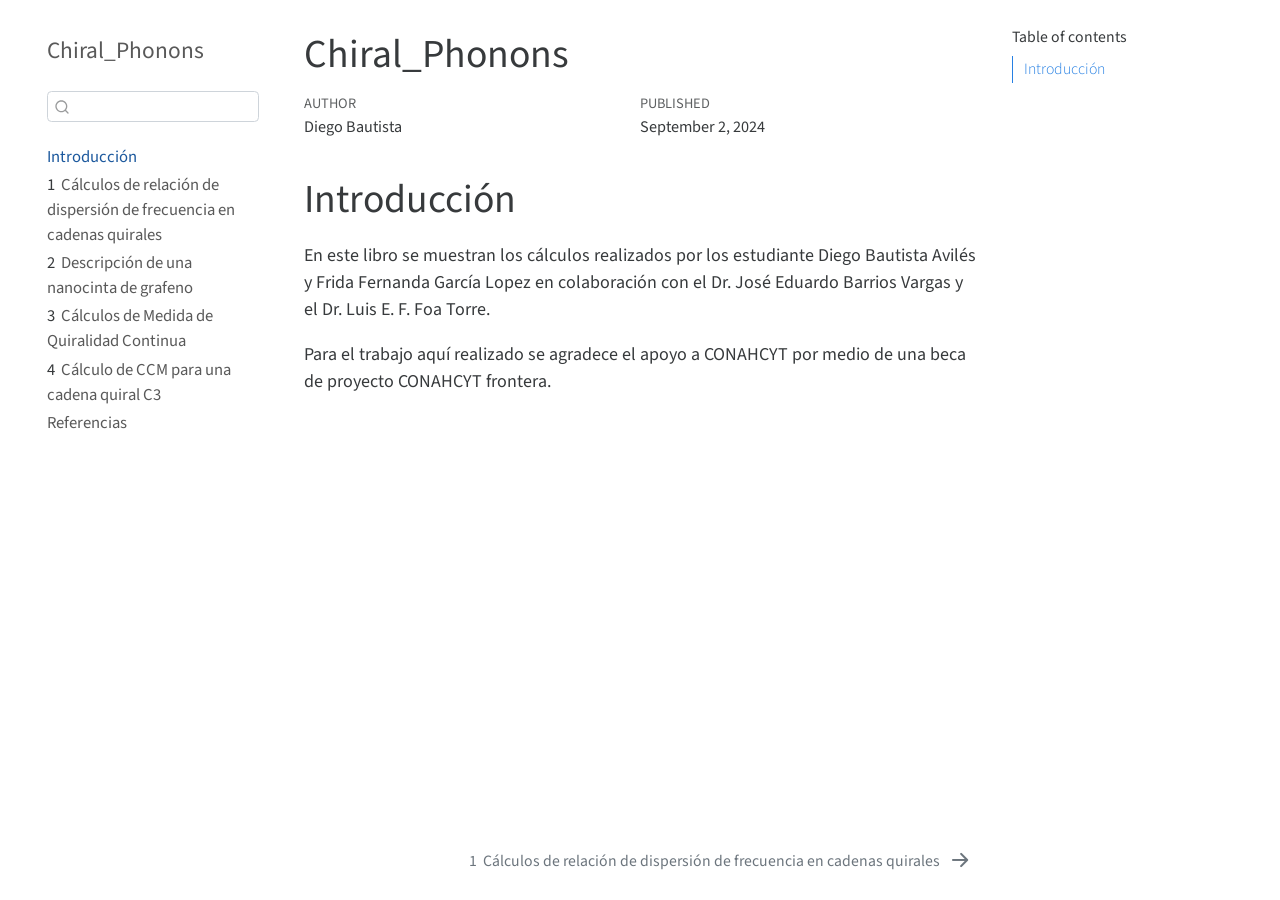
==== commit 6950cb1a: "Se subió el C3" ====
--- a/docs/index.html
+++ b/docs/index.html
@@ -116,6 +116,11 @@
 </li>
         <li class="sidebar-item">
   <div class="sidebar-item-container"> 
+  <a href="./CCMC3.html" class="sidebar-item-text sidebar-link"><span class="chapter-number">4</span>&nbsp; <span class="chapter-title">Cálculo de CCM para una cadena quiral C3</span></a>
+  </div>
+</li>
+        <li class="sidebar-item">
+  <div class="sidebar-item-container"> 
   <a href="./references.html" class="sidebar-item-text sidebar-link">Referencias</a>
   </div>
 </li>
